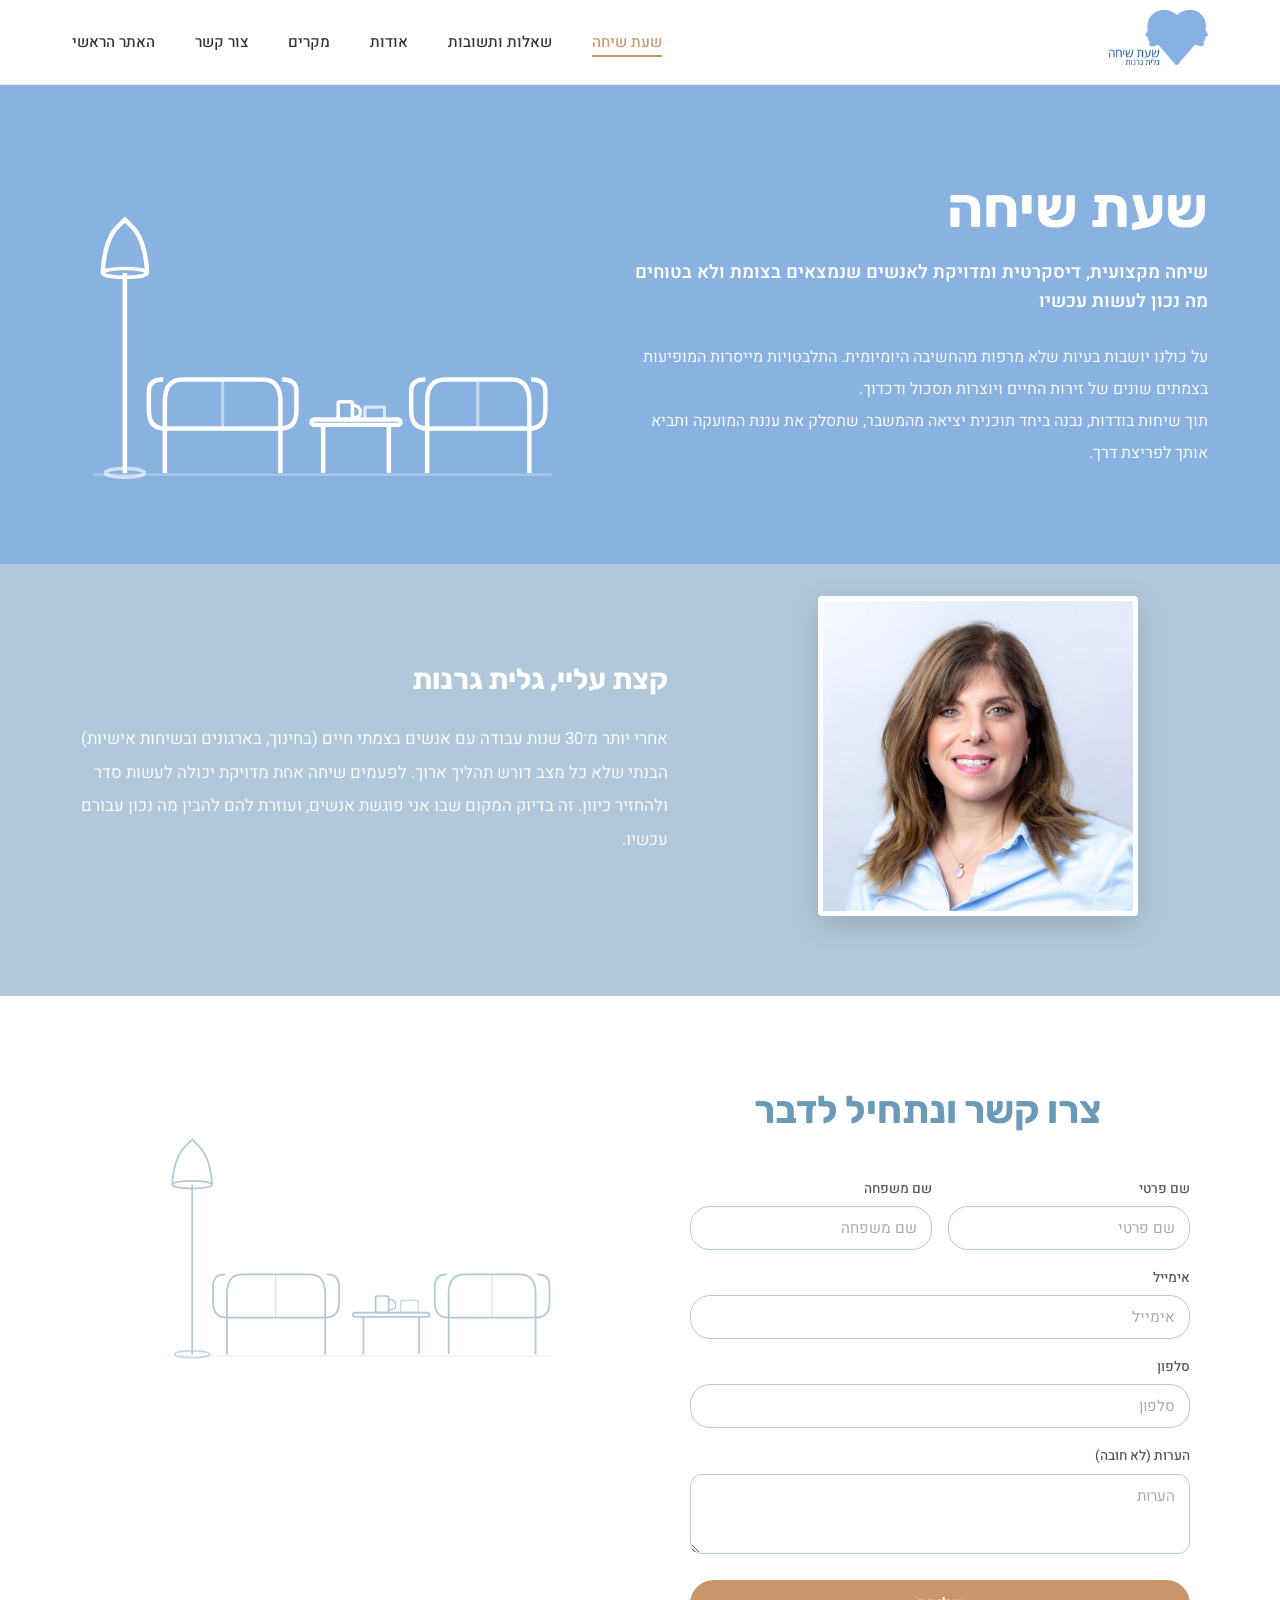
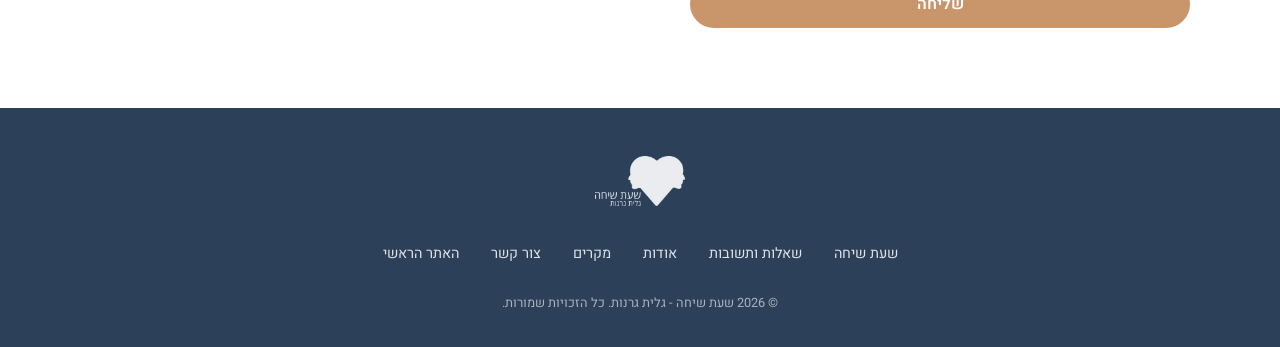
==== index.html @ f7212b82 "Fix hero SVG illustration: bolder strokes, wider viewBox, better grid spacing - Increase all SVG str" ====
<!DOCTYPE html>
<html lang="he" dir="rtl">
<head>
    <meta charset="UTF-8">
    <meta name="viewport" content="width=device-width, initial-scale=1.0">
    <meta http-equiv="X-Content-Type-Options" content="nosniff">
    <meta http-equiv="Referrer-Policy" content="strict-origin-when-cross-origin">
    <meta http-equiv="Permissions-Policy" content="camera=(), microphone=(), geolocation=()">
    <title>שעת שיחה | גלית גרנות - הכוונה מקצועית</title>
    <meta name="description" content="שעת שיחה עם גלית גרנות - הכוונה מקצועית לפתרון בעיות שמטרידות את שגרת החיים שלך">
    <link rel="canonical" href="https://shatsicha.com/">
    <meta property="og:title" content="שעת שיחה | גלית גרנות - הכוונה מקצועית">
    <meta property="og:description" content="שעת שיחה עם גלית גרנות - הכוונה מקצועית לפתרון בעיות שמטרידות את שגרת החיים שלך">
    <meta property="og:url" content="https://shatsicha.com/">
    <meta property="og:type" content="website">
    <meta property="og:locale" content="he_IL">
    <meta property="og:site_name" content="שעת שיחה">
    <meta property="og:image" content="https://shatsicha.com/images/og-image.jpg">
    <link rel="preconnect" href="https://fonts.googleapis.com">
    <link rel="preconnect" href="https://fonts.gstatic.com" crossorigin>
    <link href="https://fonts.googleapis.com/css2?family=Heebo:wght@300;400;500;600;700&family=Rubik:wght@500;600;700&display=swap" rel="stylesheet">
    <link rel="icon" href="data:image/svg+xml,<svg xmlns='http://www.w3.org/2000/svg' viewBox='0 0 32 32'><circle cx='16' cy='16' r='14' fill='%23B0C8DA'/><text x='16' y='22' text-anchor='middle' font-size='18' font-family='sans-serif' fill='white'>ש</text></svg>">
    <link rel="stylesheet" href="css/styles.css">
    <script type="application/ld+json">
    {
      "@context": "https://schema.org",
      "@graph": [
        {
          "@type": "WebSite",
          "name": "שעת שיחה",
          "url": "https://shatsicha.com",
          "inLanguage": "he"
        },
        {
          "@type": "ProfessionalService",
          "name": "שעת שיחה - גלית גרנות",
          "url": "https://shatsicha.com",
          "description": "הכוונה מקצועית לפתרון בעיות שמטרידות את שגרת החיים שלך",
          "provider": {
            "@type": "Person",
            "name": "גלית גרנות",
            "jobTitle": "מגשרת, יועצת לתקשורת וניהול ומאמנת אישית",
            "url": "https://galitgranot.com"
          },
          "areaServed": {
            "@type": "Country",
            "name": "Israel"
          },
          "inLanguage": "he"
        }
      ]
    }
    </script>
</head>
<body>

    <!-- NAVBAR -->
    <nav class="navbar" id="navbar">
        <div class="navbar-inner">
            <a href="index.html">
                <img src="images/logo.png" alt="שעת שיחה לוגו" class="logo">
            </a>
            <ul class="nav-links" id="navLinks">
                <li><a href="index.html" class="active">שעת שיחה</a></li>
                <li><a href="faq.html">שאלות ותשובות</a></li>
                <li><a href="about.html">אודות</a></li>
                <li><a href="cases.html">מקרים</a></li>
                <li><a href="#contact">צור קשר</a></li>
                <li><a href="https://galitgranot.com" target="_blank" rel="noopener noreferrer">האתר הראשי</a></li>
            </ul>
            <div class="mobile-toggle" id="mobileToggle" onclick="toggleNav()">
                <span></span>
                <span></span>
                <span></span>
            </div>
        </div>
    </nav>

    <!-- HERO -->
    <section class="hero" id="hero">
        <div class="hero-inner">
            <div class="hero-text">
                <h1 class="hero-title">שעת שיחה</h1>
                <p class="hero-subtitle">שיחה מקצועית, דיסקרטית ומדויקת לאנשים שנמצאים בצומת ולא בטוחים מה נכון לעשות עכשיו</p>
                <p class="hero-desc">
                    על כולנו יושבות בעיות שלא מרפות מהחשיבה היומיומית. התלבטויות מייסרות המופיעות בצמתים שונים של זירות החיים ויוצרות תסכול ודכדוך.
                </p>
                <p class="hero-desc">
                    תוך שיחות בודדות, נבנה ביחד תוכנית יציאה מהמשבר, שתסלק את עננת המועקה ותביא אותך לפריצת דרך.
                </p>
            </div>
            <div class="hero-illustration">
                <!-- Line-art furniture illustration (lamp, chairs, table) -->
                <svg viewBox="0 0 540 400" fill="none" xmlns="http://www.w3.org/2000/svg">
                    <!-- Floor lamp on left -->
                    <ellipse cx="55" cy="370" rx="22" ry="5" stroke="white" stroke-width="4" opacity="0.6"/>
                    <line x1="55" y1="370" x2="55" y2="145" stroke="white" stroke-width="5"/>
                    <!-- Lampshade: bell/trapezoid shape with rounded base -->
                    <path d="M30 145 Q32 110 45 95 L55 85 L65 95 Q78 110 80 145" stroke="white" stroke-width="5" fill="none"/>
                    <ellipse cx="55" cy="145" rx="25" ry="5" stroke="white" stroke-width="4" fill="none"/>
                    <!-- Left sofa (facing right) -->
                    <path d="M100 370 L100 290 Q100 265 120 265 L210 265 Q230 265 230 290 L230 370" stroke="white" stroke-width="5" fill="none"/>
                    <!-- Left sofa armrests -->
                    <path d="M100 320 Q82 320 82 300 L82 278 Q82 265 98 265" stroke="white" stroke-width="5" fill="none"/>
                    <path d="M230 320 Q248 320 248 300 L248 278 Q248 265 232 265" stroke="white" stroke-width="5" fill="none"/>
                    <!-- Left sofa seat line -->
                    <line x1="100" y1="320" x2="230" y2="320" stroke="white" stroke-width="5"/>
                    <!-- Left sofa back cushions divider -->
                    <line x1="165" y1="265" x2="165" y2="320" stroke="white" stroke-width="3.5" opacity="0.5"/>
                    <!-- Coffee table in the middle -->
                    <rect x="265" y="310" width="100" height="6" rx="3" stroke="white" stroke-width="5" fill="none"/>
                    <line x1="278" y1="316" x2="278" y2="370" stroke="white" stroke-width="5"/>
                    <line x1="352" y1="316" x2="352" y2="370" stroke="white" stroke-width="5"/>
                    <!-- Cup on table -->
                    <rect x="295" y="290" width="16" height="20" rx="2" stroke="white" stroke-width="4" fill="none"/>
                    <path d="M311 294 Q320 294 320 302 Q320 308 311 308" stroke="white" stroke-width="3.5" fill="none"/>
                    <!-- Book on table -->
                    <rect x="325" y="296" width="22" height="14" rx="1" stroke="white" stroke-width="3.5" fill="none" opacity="0.7"/>
                    <!-- Right sofa (facing left) -->
                    <path d="M395 370 L395 290 Q395 265 415 265 L490 265 Q510 265 510 290 L510 370" stroke="white" stroke-width="5" fill="none"/>
                    <!-- Right sofa armrests -->
                    <path d="M395 320 Q377 320 377 300 L377 278 Q377 265 393 265" stroke="white" stroke-width="5" fill="none"/>
                    <path d="M510 320 Q528 320 528 300 L528 278 Q528 265 512 265" stroke="white" stroke-width="5" fill="none"/>
                    <!-- Right sofa seat line -->
                    <line x1="395" y1="320" x2="510" y2="320" stroke="white" stroke-width="5"/>
                    <!-- Right sofa back cushions divider -->
                    <line x1="452" y1="265" x2="452" y2="320" stroke="white" stroke-width="3.5" opacity="0.5"/>
                    <!-- Floor line -->
                    <line x1="20" y1="372" x2="535" y2="372" stroke="white" stroke-width="2.5" opacity="0.3"/>
                </svg>
            </div>
        </div>
    </section>

    <!-- ABOUT -->
    <section class="about" id="about">
        <div class="about-inner reveal">
            <div class="about-image-wrapper">
                <img src="images/portrait.jpg" alt="גלית גרנות" class="about-portrait">
            </div>
            <div class="about-text-wrapper">
                <h2 class="about-name">קצת עליי, גלית גרנות</h2>
                <p class="about-bio">
                    אחרי יותר מ־30 שנות עבודה עם אנשים בצמתי חיים (בחינוך, בארגונים ובשיחות אישיות) הבנתי שלא כל מצב דורש תהליך ארוך. לפעמים שיחה אחת מדויקת יכולה לעשות סדר ולהחזיר כיוון. זה בדיוק המקום שבו אני פוגשת אנשים, ועוזרת להם להבין מה נכון עבורם עכשיו.
                </p>
            </div>
        </div>
    </section>

    <!-- CONTACT -->
    <section class="contact" id="contact">
        <div class="contact-inner">
            <div class="contact-form-wrapper reveal">
                <h2 class="contact-heading">צרו קשר ונתחיל לדבר</h2>
                <form class="contact-form" id="contactForm" action="https://api.web3forms.com/submit" method="POST">
                    <!-- Web3Forms access key — register at https://web3forms.com with granotga@gmail.com to get your key -->
                    <input type="hidden" name="access_key" value="7a5761d1-80f7-4ec7-b24a-1b7066a3c9c1">
                    <input type="hidden" name="cc" value="tlgranot@gmail.com">
                    <input type="hidden" name="redirect" value="https://shatsicha.com/">
                    <!-- Form subject line in email -->
                    <input type="hidden" name="subject" value="פנייה חדשה מאתר שעת שיחה">
                    <!-- Honeypot spam protection -->
                    <input type="checkbox" name="botcheck" class="hidden" style="display: none;">
                    <div class="form-row">
                        <div class="form-group">
                            <label for="firstName">שם פרטי</label>
                            <input type="text" id="firstName" name="firstName" placeholder="שם פרטי" required autocomplete="given-name">
                        </div>
                        <div class="form-group">
                            <label for="lastName">שם משפחה</label>
                            <input type="text" id="lastName" name="lastName" placeholder="שם משפחה" required autocomplete="family-name">
                        </div>
                    </div>
                    <div class="form-group">
                        <label for="email">אימייל</label>
                        <input type="email" id="email" name="email" placeholder="אימייל" required autocomplete="email">
                    </div>
                    <div class="form-group">
                        <label for="phone">סלפון</label>
                        <input type="tel" id="phone" name="phone" placeholder="סלפון" autocomplete="tel">
                    </div>
                    <div class="form-group">
                        <label for="notes">הערות (לא חובה)</label>
                        <textarea id="notes" name="notes" placeholder="הערות"></textarea>
                    </div>
                    <div class="h-captcha" data-captcha="true"></div>
                    <button type="submit" class="btn-submit">שליחה</button>
                    <div class="form-success" id="formSuccess">נדבר בקרוב</div>
                </form>
            </div>
            <div class="contact-illustration reveal">
                <!-- Line-art furniture illustration (blue outlines on white) -->
                <svg viewBox="0 0 460 350" fill="none" xmlns="http://www.w3.org/2000/svg">
                    <!-- Floor lamp on left -->
                    <ellipse cx="45" cy="320" rx="20" ry="4" stroke="#B0C8DA" stroke-width="2" opacity="0.7"/>
                    <line x1="45" y1="320" x2="45" y2="125" stroke="#B0C8DA" stroke-width="2"/>
                    <!-- Lampshade: bell/trapezoid shape with rounded base -->
                    <path d="M22 125 Q24 95 36 82 L45 73 L54 82 Q66 95 68 125" stroke="#B0C8DA" stroke-width="2" fill="none"/>
                    <ellipse cx="45" cy="125" rx="23" ry="4.5" stroke="#B0C8DA" stroke-width="2" fill="none"/>
                    <!-- Left sofa (facing right) -->
                    <path d="M85 320 L85 250 Q85 228 103 228 L180 228 Q198 228 198 250 L198 320" stroke="#B0C8DA" stroke-width="2" fill="none"/>
                    <!-- Left sofa armrests -->
                    <path d="M85 278 Q69 278 69 260 L69 242 Q69 228 83 228" stroke="#B0C8DA" stroke-width="2" fill="none"/>
                    <path d="M198 278 Q214 278 214 260 L214 242 Q214 228 200 228" stroke="#B0C8DA" stroke-width="2" fill="none"/>
                    <!-- Left sofa seat line -->
                    <line x1="85" y1="278" x2="198" y2="278" stroke="#B0C8DA" stroke-width="2"/>
                    <!-- Left sofa back cushions divider -->
                    <line x1="141" y1="228" x2="141" y2="278" stroke="#B0C8DA" stroke-width="1.5" opacity="0.5"/>
                    <!-- Coffee table in the middle -->
                    <rect x="230" y="272" width="88" height="5" rx="2.5" stroke="#B0C8DA" stroke-width="2" fill="none"/>
                    <line x1="242" y1="277" x2="242" y2="320" stroke="#B0C8DA" stroke-width="2"/>
                    <line x1="306" y1="277" x2="306" y2="320" stroke="#B0C8DA" stroke-width="2"/>
                    <!-- Cup on table -->
                    <rect x="256" y="253" width="15" height="19" rx="2" stroke="#B0C8DA" stroke-width="2" fill="none"/>
                    <path d="M271 257 Q279 257 279 264 Q279 269 271 269" stroke="#B0C8DA" stroke-width="1.5" fill="none"/>
                    <!-- Book on table -->
                    <rect x="285" y="258" width="20" height="14" rx="1" stroke="#B0C8DA" stroke-width="1.5" fill="none" opacity="0.7"/>
                    <!-- Right sofa (facing left) -->
                    <path d="M340 320 L340 250 Q340 228 358 228 L422 228 Q440 228 440 250 L440 320" stroke="#B0C8DA" stroke-width="2" fill="none"/>
                    <!-- Right sofa armrests -->
                    <path d="M340 278 Q324 278 324 260 L324 242 Q324 228 338 228" stroke="#B0C8DA" stroke-width="2" fill="none"/>
                    <path d="M440 278 Q456 278 456 260 L456 242 Q456 228 442 228" stroke="#B0C8DA" stroke-width="2" fill="none"/>
                    <!-- Right sofa seat line -->
                    <line x1="340" y1="278" x2="440" y2="278" stroke="#B0C8DA" stroke-width="2"/>
                    <!-- Right sofa back cushions divider -->
                    <line x1="390" y1="228" x2="390" y2="278" stroke="#B0C8DA" stroke-width="1.5" opacity="0.5"/>
                    <!-- Floor line -->
                    <line x1="15" y1="322" x2="460" y2="322" stroke="#B0C8DA" stroke-width="1" opacity="0.3"/>
                </svg>
            </div>
        </div>
    </section>

    <!-- FOOTER -->
    <footer class="footer">
        <a href="index.html">
            <img src="images/logo-white.png" alt="שעת שיחה" class="footer-logo">
        </a>
        <ul class="footer-links">
            <li><a href="index.html">שעת שיחה</a></li>
            <li><a href="faq.html">שאלות ותשובות</a></li>
            <li><a href="about.html">אודות</a></li>
            <li><a href="cases.html">מקרים</a></li>
            <li><a href="#contact">צור קשר</a></li>
            <li><a href="https://galitgranot.com" target="_blank" rel="noopener noreferrer">האתר הראשי</a></li>
        </ul>
        <p class="footer-copy">© 2026 שעת שיחה - גלית גרנות. כל הזכויות שמורות.</p>
    </footer>

    <script src="https://web3forms.com/client/script.js" async defer></script>
    <script src="js/main.js"></script>

</body>
</html>
---- css/styles.css ----
:root {
    --blue: #B0C8DA;
    --blue-dark: #8FB0C6;
    --heading-blue: #6A9AB8;
    --accent: #C9956B;
    --accent-dark: #B5804E;
    --text-gray: #555555;
    --text-dark: #333333;
    --white: #FFFFFF;
    --footer-bg: #2D4059;
    --shadow-soft: 0 2px 20px rgba(0,0,0,0.06);
    --transition: 0.3s ease;
}

*, *::before, *::after {
    margin: 0;
    padding: 0;
    box-sizing: border-box;
}

html {
    scroll-behavior: smooth;
    scroll-padding-top: 80px;
}

body {
    font-family: 'Heebo', sans-serif;
    background: var(--white);
    color: var(--text-dark);
    line-height: 1.8;
    overflow-x: hidden;
}

h1, h2 {
    font-family: 'Rubik', 'Heebo', sans-serif;
}

/* ─── NAVBAR ─── */
.navbar {
    position: fixed;
    top: 0;
    right: 0;
    left: 0;
    z-index: 1000;
    background: var(--white);
    border-bottom: 1px solid rgba(0,0,0,0.08);
    transition: box-shadow var(--transition);
}

.navbar.scrolled {
    box-shadow: var(--shadow-soft);
}

.navbar-inner {
    max-width: 1200px;
    margin: 0 auto;
    padding: 0.6rem 2rem;
    display: flex;
    align-items: center;
    justify-content: space-between;
}

.logo {
    height: 55px;
    transition: transform var(--transition);
}

.logo:hover {
    transform: scale(1.03);
}

.nav-links {
    display: flex;
    gap: 2.5rem;
    list-style: none;
}

.nav-links a {
    text-decoration: none;
    color: var(--text-dark);
    font-weight: 500;
    font-size: 0.95rem;
    position: relative;
    padding-bottom: 4px;
    transition: color var(--transition);
}

.nav-links a::after {
    content: '';
    position: absolute;
    bottom: 0;
    right: 0;
    width: 0;
    height: 2px;
    background: var(--accent);
    transition: width var(--transition);
}

.nav-links a:hover {
    color: var(--accent);
}

.nav-links a:hover::after,
.nav-links a.active::after {
    width: 100%;
}

.nav-links a.active {
    color: var(--accent);
}

.mobile-toggle {
    display: none;
    flex-direction: column;
    gap: 5px;
    cursor: pointer;
    padding: 8px;
}

.mobile-toggle span {
    width: 26px;
    height: 2px;
    background: var(--text-dark);
    border-radius: 2px;
    transition: var(--transition);
}

/* ─── HERO SECTION ─── */
.hero {
    background: var(--blue) url('../images/hero-bg.jpg') center/cover no-repeat;
    padding-top: 80px;
    position: relative;
    overflow: hidden;
}

.hero-inner {
    max-width: 1200px;
    margin: 0 auto;
    padding: 4rem 2rem;
    display: grid;
    grid-template-columns: 1.2fr 1fr;
    gap: 4rem;
    align-items: center;
}

.hero-text {
    color: var(--white);
    animation: fadeInRight 0.8s ease-out;
}

.hero-title {
    font-size: clamp(2.5rem, 5vw, 3.5rem);
    font-weight: 700;
    color: var(--white);
    line-height: 1.2;
    margin-bottom: 1rem;
}

.hero-subtitle {
    font-size: clamp(1rem, 2vw, 1.15rem);
    font-weight: 600;
    color: var(--white);
    margin-bottom: 1.5rem;
    line-height: 1.6;
}

.hero-desc {
    font-size: 1rem;
    color: var(--white);
    line-height: 2;
    opacity: 0.92;
}

.hero-illustration {
    display: flex;
    justify-content: center;
    align-items: center;
    animation: fadeInLeft 0.8s ease-out 0.2s both;
    min-width: 0;
    overflow: visible;
}

.hero-illustration svg {
    width: 100%;
    max-width: 480px;
    height: auto;
    flex-shrink: 0;
}

/* ─── ABOUT SECTION ─── */
.about {
    background: var(--blue);
    padding: 2rem 2rem 5rem;
    position: relative;
}

.about-inner {
    max-width: 1200px;
    margin: 0 auto;
    display: grid;
    grid-template-columns: 1fr 1.2fr;
    gap: 3rem;
    align-items: center;
}

.about-image-wrapper {
    display: flex;
    justify-content: center;
}

.about-portrait {
    width: 320px;
    height: 320px;
    object-fit: cover;
    border: 5px solid var(--white);
    border-radius: 4px;
    box-shadow: 0 8px 30px rgba(0,0,0,0.15);
}

.about-text-wrapper {
    color: var(--white);
}

.about-name {
    font-size: 1.8rem;
    font-weight: 700;
    color: var(--white);
    margin-bottom: 1rem;
}

.about-bio {
    font-size: 1.05rem;
    color: var(--white);
    line-height: 2;
    opacity: 0.92;
}

/* ─── CONTACT SECTION ─── */
.contact {
    padding: 5rem 2rem;
    background: var(--white) url('../images/contact-bg.jpg') center/cover no-repeat;
    position: relative;
    overflow: hidden;
}

.contact-inner {
    max-width: 1100px;
    margin: 0 auto;
    display: grid;
    grid-template-columns: 1fr 1fr;
    gap: 3rem;
    align-items: start;
}

.contact-form-wrapper {
    position: relative;
}

.contact-heading {
    font-size: clamp(1.8rem, 3vw, 2.4rem);
    font-weight: 700;
    color: var(--heading-blue);
    margin-bottom: 2rem;
    text-align: center;
}

.contact-form {
    max-width: 500px;
}

.form-row {
    display: grid;
    grid-template-columns: 1fr 1fr;
    gap: 1rem;
}

.form-group {
    margin-bottom: 1rem;
    text-align: right;
}

.form-group label {
    display: block;
    font-size: 0.85rem;
    font-weight: 500;
    color: var(--text-gray);
    margin-bottom: 0.3rem;
}

.form-group input,
.form-group textarea {
    width: 100%;
    padding: 10px 14px;
    border: 1.5px solid var(--blue);
    border-radius: 20px;
    font-family: 'Heebo', sans-serif;
    font-size: 0.95rem;
    color: var(--text-dark);
    background: var(--white);
    transition: border-color var(--transition), box-shadow var(--transition);
    direction: rtl;
}

.form-group input::placeholder,
.form-group textarea::placeholder {
    color: #aaa;
}

.form-group input:focus,
.form-group textarea:focus {
    outline: none;
    border-color: var(--accent);
    box-shadow: 0 0 0 3px rgba(201, 149, 107, 0.15);
}

.form-group textarea {
    resize: vertical;
    min-height: 80px;
    border-radius: 12px;
}

.btn-submit {
    display: block;
    width: 100%;
    padding: 12px;
    background: var(--accent);
    color: var(--white);
    border: none;
    border-radius: 25px;
    font-family: 'Heebo', sans-serif;
    font-size: 1rem;
    font-weight: 600;
    cursor: pointer;
    transition: background var(--transition), transform var(--transition);
    margin-top: 0.5rem;
}

.btn-submit:hover {
    background: var(--accent-dark);
    transform: translateY(-1px);
}

.form-success {
    display: none;
    padding: 1.5rem;
    text-align: center;
    color: var(--heading-blue);
    font-weight: 600;
    font-size: 1.1rem;
}

.contact-illustration {
    display: flex;
    justify-content: center;
    align-items: center;
}

.contact-illustration svg {
    width: 100%;
    max-width: 400px;
    height: auto;
}

/* ─── FOOTER ─── */
.footer {
    background: var(--footer-bg);
    padding: 3rem 2rem 2rem;
    text-align: center;
}

.footer-logo {
    height: 50px;
    margin-bottom: 1.5rem;
    opacity: 0.9;
}

.footer-links {
    display: flex;
    justify-content: center;
    gap: 2rem;
    list-style: none;
    margin-bottom: 1.5rem;
    flex-wrap: wrap;
}

.footer-links a {
    color: rgba(255,255,255,0.85);
    text-decoration: none;
    font-size: 0.9rem;
    transition: color var(--transition);
}

.footer-links a:hover {
    color: var(--white);
}

.footer-copy {
    color: rgba(255,255,255,0.6);
    font-size: 0.8rem;
}

/* ─── FAQ PAGE ─── */
.faq-page {
    padding: 6rem 2rem 4rem;
    min-height: 70vh;
}

.faq-page-inner {
    max-width: 750px;
    margin: 0 auto;
}

.faq-page-title {
    font-size: clamp(1.8rem, 3.5vw, 2.4rem);
    font-weight: 700;
    color: var(--heading-blue);
    text-align: center;
    margin-bottom: 3rem;
}

.faq-item {
    border-bottom: 1px solid #e0e0e0;
}

.faq-item:first-child {
    border-top: 1px solid #e0e0e0;
}

.faq-question {
    width: 100%;
    display: flex;
    flex-direction: row-reverse;
    align-items: center;
    justify-content: space-between;
    padding: 1.3rem 0.5rem;
    background: none;
    border: none;
    cursor: pointer;
    font-family: 'Heebo', sans-serif;
    font-size: 1.05rem;
    font-weight: 600;
    color: var(--text-dark);
    text-align: right;
    transition: color var(--transition);
}

.faq-question:hover {
    color: var(--accent);
}

.faq-question-text {
    flex: 1;
    text-align: right;
}

.faq-chevron {
    flex-shrink: 0;
    display: flex;
    align-items: center;
    margin-left: 0;
    margin-right: 0;
    color: var(--text-gray);
    transition: transform var(--transition);
}

.faq-item.open .faq-chevron {
    transform: rotate(180deg);
}

.faq-answer {
    max-height: 0;
    overflow: hidden;
    transition: max-height 0.4s ease;
}

.faq-item.open .faq-answer {
    max-height: 800px;
}

.faq-list {
    list-style: disc;
    padding-right: 1.2rem;
    margin: 0;
}

.faq-list li {
    margin-bottom: 0.8rem;
    line-height: 1.9;
}

.faq-list li:last-child {
    margin-bottom: 0;
}

.faq-answer-inner {
    padding: 0 0.5rem 1.3rem;
    font-size: 1rem;
    color: var(--text-gray);
    line-height: 1.9;
    text-align: right;
    direction: rtl;
}

/* ─── CASES LISTING PAGE ─── */
.cases-page {
    padding: 6rem 2rem 4rem;
    min-height: 70vh;
}

.cases-page-inner {
    max-width: 800px;
    margin: 0 auto;
}

.cases-page-title {
    font-size: clamp(1.8rem, 3.5vw, 2.4rem);
    font-weight: 700;
    color: var(--heading-blue);
    text-align: center;
    margin-bottom: 3rem;
}

.cases-grid {
    display: flex;
    flex-direction: column;
    gap: 1.5rem;
}

.case-card {
    display: block;
    text-decoration: none;
    background: var(--white);
    border: 1px solid #e0e0e0;
    border-radius: 12px;
    padding: 1.8rem 2rem;
    transition: border-color var(--transition), box-shadow var(--transition), transform var(--transition);
}

.case-card:hover {
    border-color: var(--accent);
    box-shadow: 0 6px 24px rgba(201, 149, 107, 0.18);
    transform: translateY(-3px);
}

.case-card-title {
    font-family: 'Rubik', 'Heebo', sans-serif;
    font-size: 1.15rem;
    font-weight: 700;
    color: var(--text-dark);
    margin-bottom: 0.8rem;
    line-height: 1.6;
    transition: color var(--transition);
}

.case-card:hover .case-card-title {
    color: var(--accent-dark);
}

.case-card-preview {
    font-size: 0.95rem;
    color: var(--text-gray);
    line-height: 1.8;
    margin-bottom: 0.8rem;
}

.case-card-link {
    font-size: 0.9rem;
    font-weight: 600;
    color: var(--accent);
    transition: color var(--transition);
}

.case-card:hover .case-card-link {
    color: var(--accent-dark);
}

/* ─── CASE ARTICLE PAGE ─── */
.case-article {
    padding: 6rem 2rem 4rem;
    min-height: 70vh;
}

.case-article-inner {
    max-width: 750px;
    margin: 0 auto;
}

.case-article-title {
    font-size: clamp(1.5rem, 3vw, 2rem);
    font-weight: 700;
    color: var(--heading-blue);
    text-align: right;
    margin-bottom: 2.5rem;
    line-height: 1.5;
}

.case-article-content p {
    font-size: 1.05rem;
    color: var(--text-gray);
    line-height: 2;
    text-align: right;
    direction: rtl;
    margin-bottom: 1.2rem;
}

.case-bottom-line {
    background: rgba(176, 200, 218, 0.15);
    border-right: 4px solid var(--accent);
    border-left: none;
    padding: 1.5rem 2rem;
    margin: 2rem 0 0;
    border-radius: 0 8px 8px 0;
    font-size: 1.05rem;
    color: var(--text-dark);
    line-height: 2;
}

.case-bottom-line strong {
    color: var(--accent-dark);
}

.case-back-link {
    display: inline-block;
    margin-top: 2.5rem;
    font-size: 1rem;
    font-weight: 600;
    color: var(--accent);
    text-decoration: none;
    transition: color var(--transition);
}

.case-back-link:hover {
    color: var(--accent-dark);
}

/* ─── CASE CTA SECTION ─── */
.case-cta {
    background: var(--blue);
    padding: 3.5rem 2rem;
    text-align: center;
}

.case-cta-heading {
    color: var(--white);
    font-size: 1.8rem;
    font-weight: 700;
    margin-bottom: 1.5rem;
}

.case-cta-button {
    display: inline-block;
    padding: 14px 40px;
    background: var(--accent);
    color: var(--white);
    text-decoration: none;
    border-radius: 25px;
    font-family: 'Heebo', sans-serif;
    font-size: 1.05rem;
    font-weight: 600;
    transition: background var(--transition), transform var(--transition);
}

.case-cta-button:hover {
    background: var(--accent-dark);
    transform: translateY(-2px);
}

/* ─── ABOUT PAGE ─── */
.about-page {
    padding: 6rem 2rem 4rem;
    min-height: 70vh;
}

.about-page-inner {
    max-width: 750px;
    margin: 0 auto;
}

.about-page-title {
    font-size: clamp(1.8rem, 3.5vw, 2.4rem);
    font-weight: 700;
    color: var(--heading-blue);
    text-align: center;
    margin-bottom: 3rem;
}

.about-page-content p {
    font-size: 1.05rem;
    color: var(--text-gray);
    line-height: 2;
    text-align: right;
    direction: rtl;
    margin-bottom: 1.6rem;
}

.about-page-callout {
    background: rgba(201, 149, 107, 0.1);
    border-right: 4px solid var(--accent);
    border-left: none;
    padding: 1.5rem 2rem;
    margin-top: 1rem;
    border-radius: 0 8px 8px 0;
    font-size: 1.1rem;
    color: var(--text-dark);
    line-height: 2;
    font-weight: 500;
}

/* ─── ANIMATIONS ─── */
@keyframes fadeInRight {
    from { opacity: 0; transform: translateX(40px); }
    to { opacity: 1; transform: translateX(0); }
}

@keyframes fadeInLeft {
    from { opacity: 0; transform: translateX(-40px); }
    to { opacity: 1; transform: translateX(0); }
}

.reveal {
    opacity: 0;
    transform: translateY(25px);
    transition: opacity 0.7s ease, transform 0.7s ease;
}

.reveal.visible {
    opacity: 1;
    transform: translateY(0);
}

/* ─── RESPONSIVE ─── */
@media (max-width: 768px) {
    .hero-inner {
        grid-template-columns: 1fr;
        text-align: center;
        gap: 2rem;
        padding-top: 2rem;
    }

    .hero-illustration {
        order: -1;
    }

    .hero-illustration svg {
        max-width: 300px;
    }

    .about-inner {
        grid-template-columns: 1fr;
        text-align: center;
        gap: 2rem;
    }

    .about-image-wrapper {
        order: -1;
    }

    .about-portrait {
        width: 250px;
        height: 250px;
    }

    .contact-inner {
        grid-template-columns: 1fr;
    }

    .contact-illustration {
        order: -1;
    }

    .contact-illustration svg {
        max-width: 250px;
    }

    .form-row {
        grid-template-columns: 1fr;
    }

    .nav-links {
        display: none;
        position: absolute;
        top: 100%;
        right: 0;
        left: 0;
        background: var(--white);
        flex-direction: column;
        align-items: center;
        padding: 1.5rem;
        gap: 1.2rem;
        border-bottom: 1px solid rgba(0,0,0,0.08);
        box-shadow: 0 4px 12px rgba(0,0,0,0.05);
    }

    .nav-links.open {
        display: flex;
    }

    .mobile-toggle {
        display: flex;
    }

    .case-card {
        padding: 1.4rem 1.5rem;
    }
}
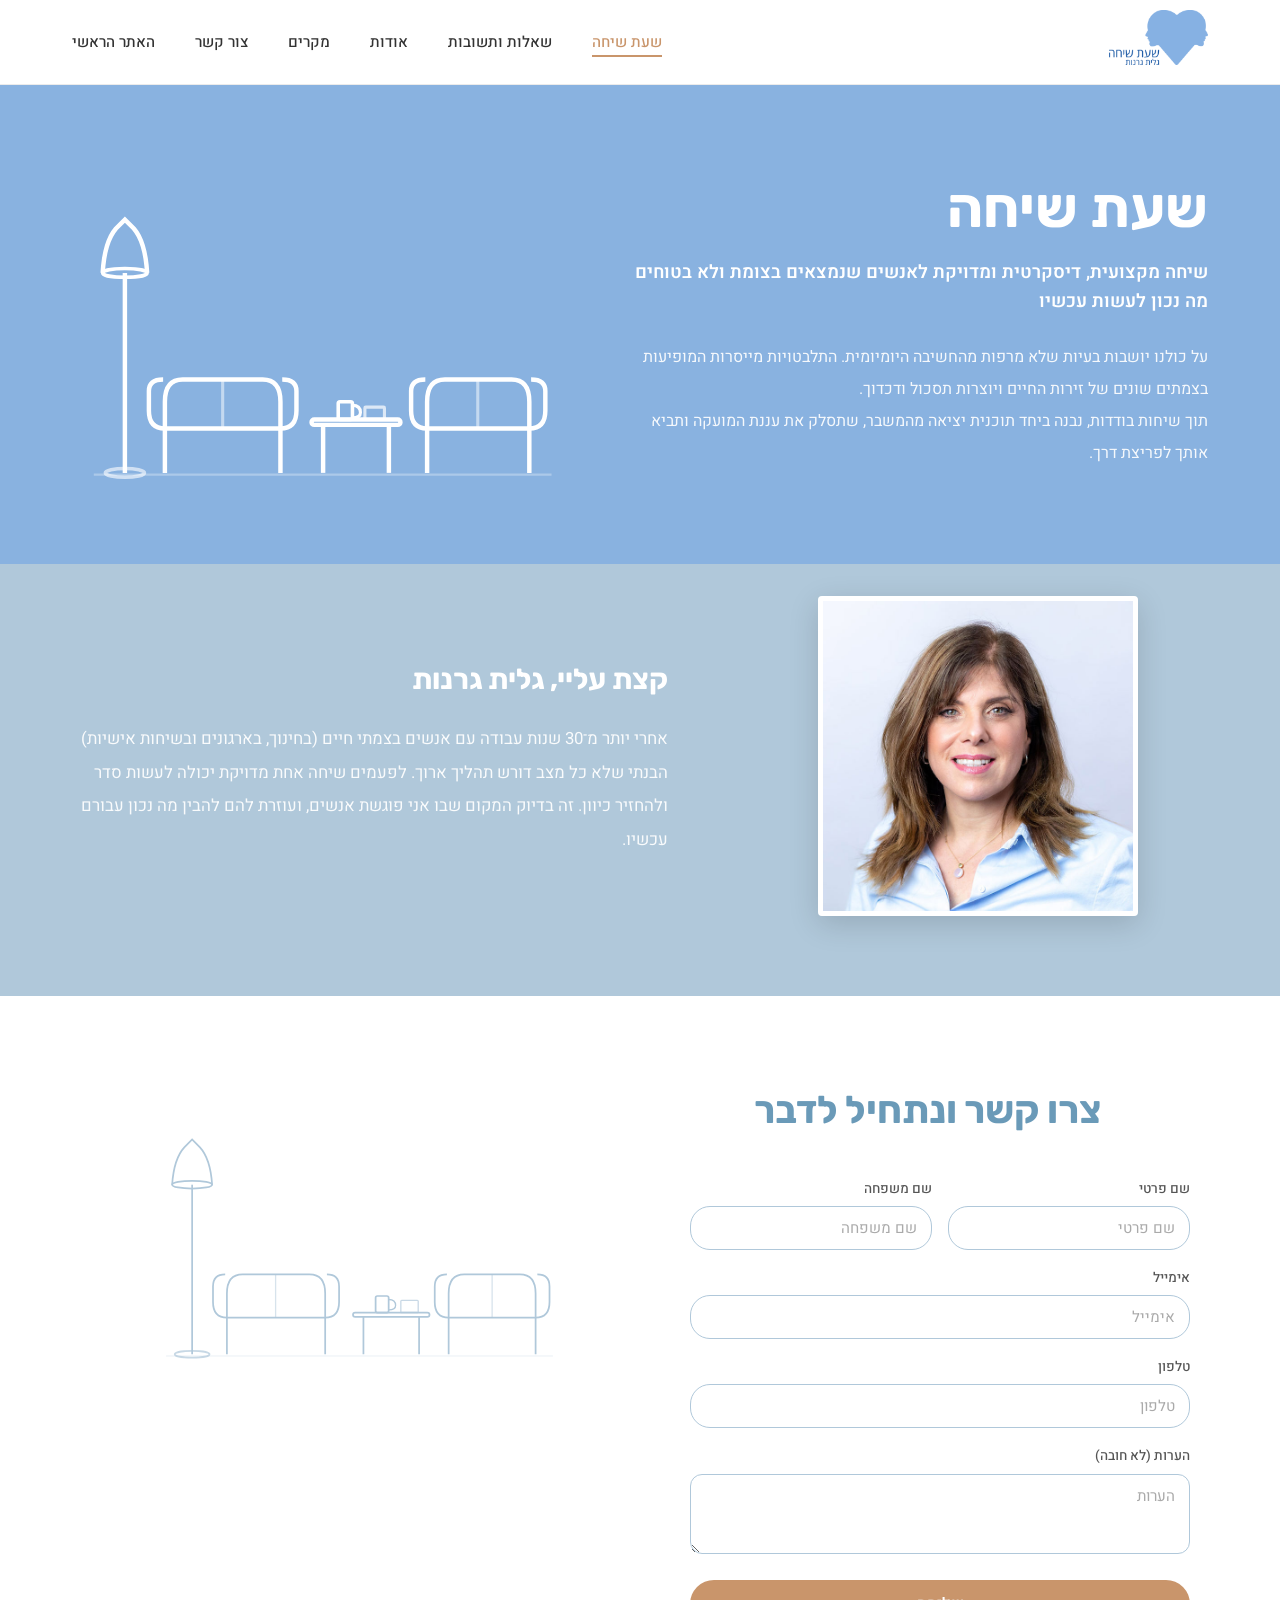
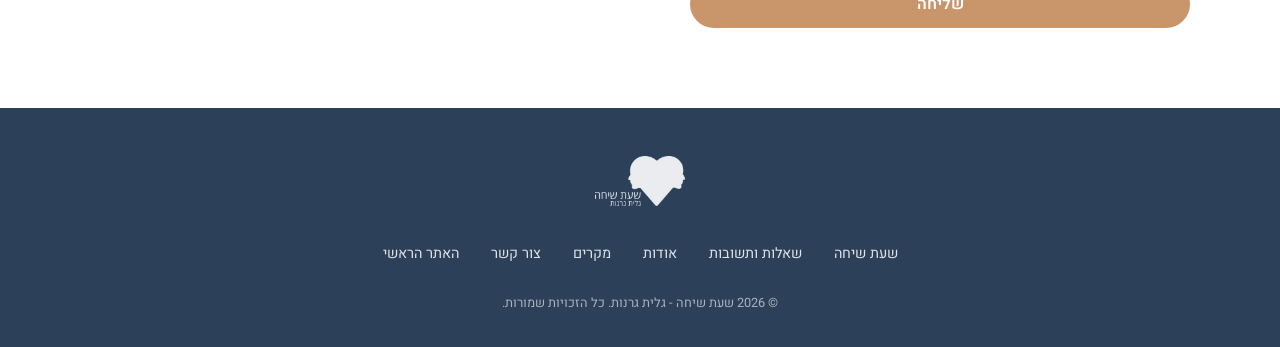
==== commit 3b7d7287: "Rename phone field label from סלפון to טלפון Co-Authored-By: Claude Opus 4.6 <noreply@anthropic.com>" ====
--- a/index.html
+++ b/index.html
@@ -176,8 +176,8 @@
                         <input type="email" id="email" name="email" placeholder="אימייל" required autocomplete="email">
                     </div>
                     <div class="form-group">
-                        <label for="phone">סלפון</label>
-                        <input type="tel" id="phone" name="phone" placeholder="סלפון" autocomplete="tel">
+                        <label for="phone">טלפון</label>
+                        <input type="tel" id="phone" name="phone" placeholder="טלפון" autocomplete="tel">
                     </div>
                     <div class="form-group">
                         <label for="notes">הערות (לא חובה)</label>
--- a/css/styles.css
+++ b/css/styles.css
@@ -480,12 +480,16 @@
 .faq-list {
     list-style: disc;
     padding-right: 1.2rem;
+    padding-left: 0;
     margin: 0;
+    overflow-wrap: break-word;
+    word-wrap: break-word;
 }
 
 .faq-list li {
     margin-bottom: 0.8rem;
     line-height: 1.9;
+    padding-left: 0;
 }
 
 .faq-list li:last-child {
@@ -499,6 +503,8 @@
     line-height: 1.9;
     text-align: right;
     direction: rtl;
+    overflow-wrap: break-word;
+    word-wrap: break-word;
 }
 
 /* ─── CASES LISTING PAGE ─── */
@@ -802,4 +808,28 @@
     .case-card {
         padding: 1.4rem 1.5rem;
     }
-}
+
+    .faq-page {
+        padding: 6rem 1rem 4rem;
+    }
+
+    .faq-answer-inner {
+        padding: 0 0.3rem 1.3rem;
+        font-size: 0.93rem;
+    }
+
+    .faq-list {
+        padding-right: 1rem;
+        font-size: 0.93rem;
+    }
+
+    .faq-list li {
+        line-height: 1.8;
+        margin-bottom: 1rem;
+    }
+
+    .faq-question {
+        font-size: 0.95rem;
+        padding: 1.1rem 0.3rem;
+    }
+}
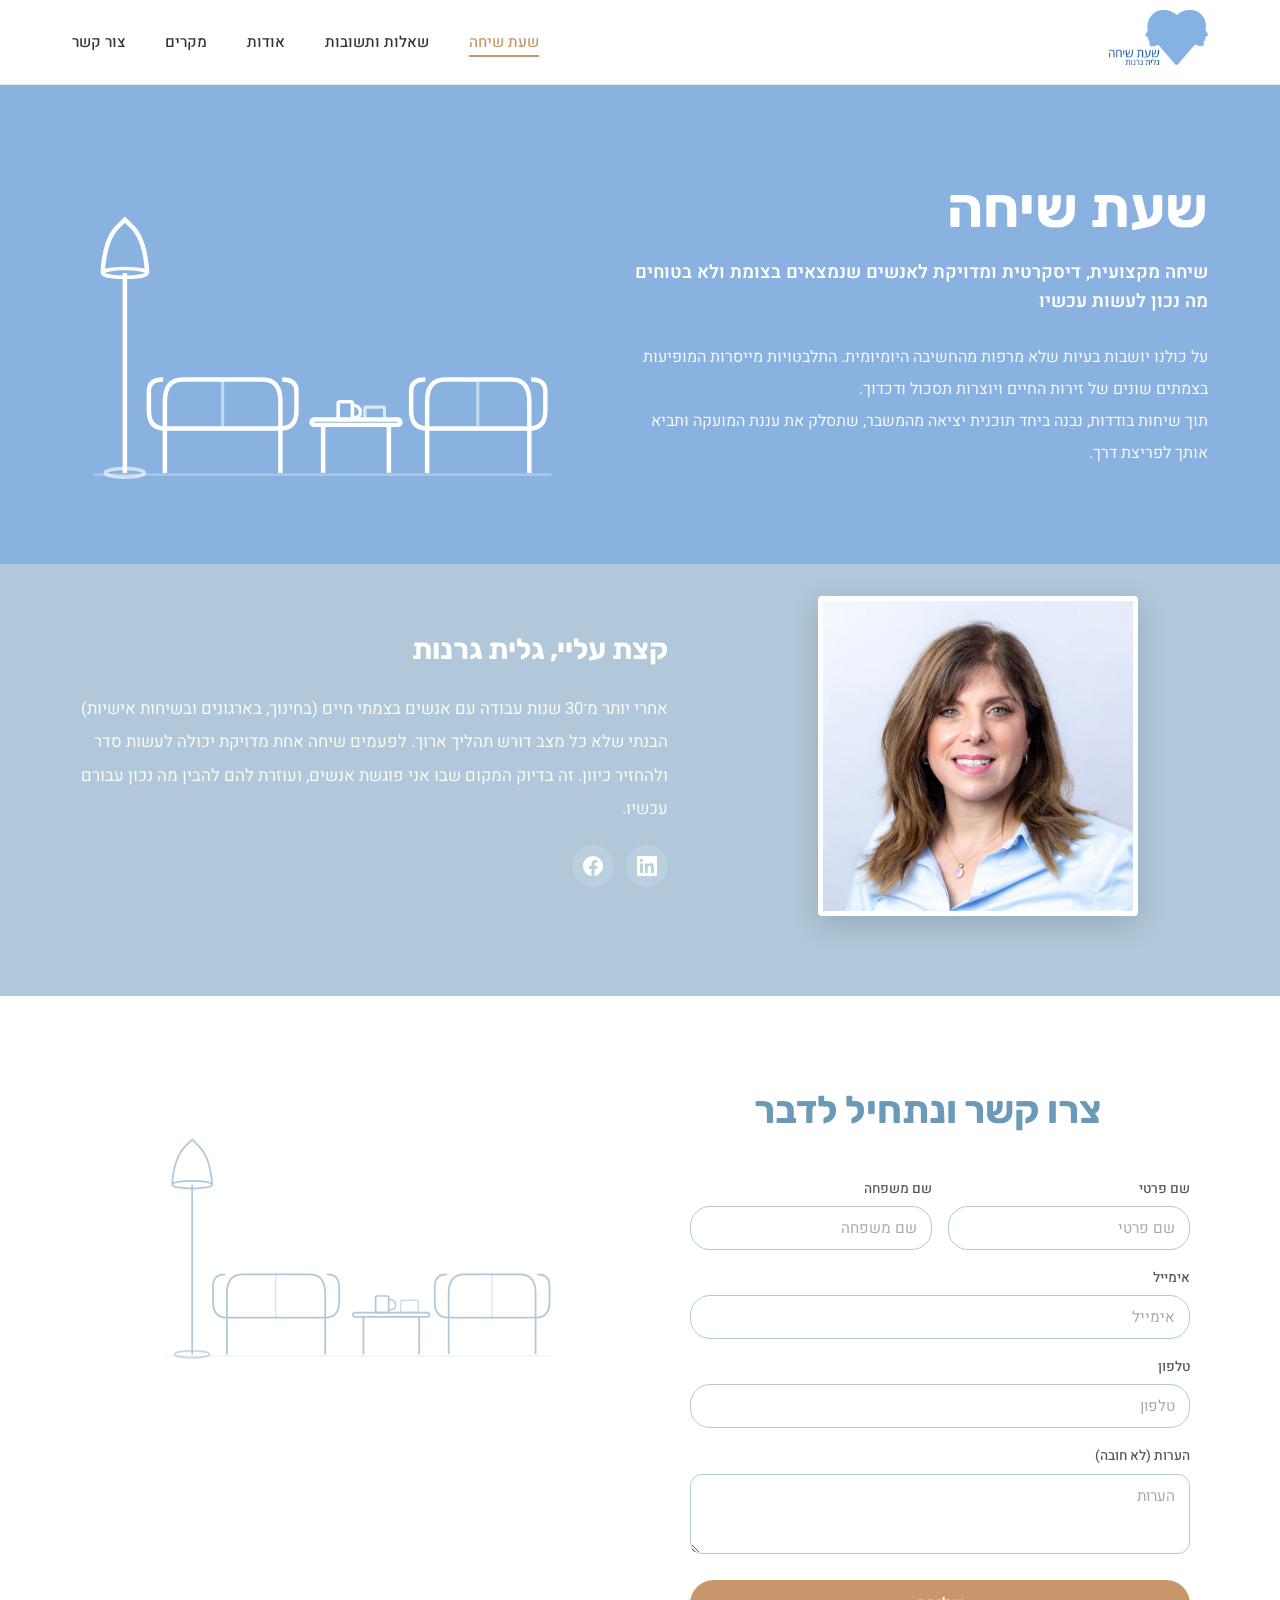
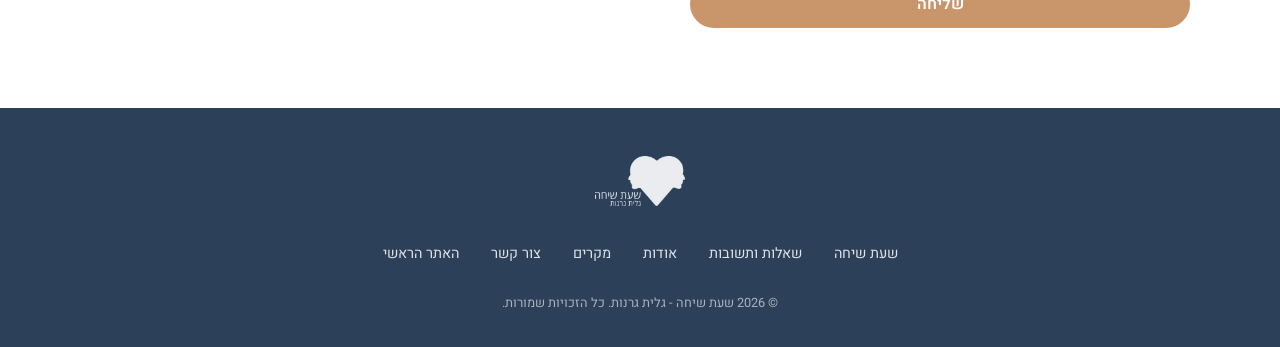
==== commit 7e3dc4c0: "Add social buttons, update meta tags, remove האתר הראשי link - Add LinkedIn and Facebook social butt" ====
--- a/index.html
+++ b/index.html
@@ -2,15 +2,23 @@
 <html lang="he" dir="rtl">
 <head>
     <meta charset="UTF-8">
+    <!-- Google tag (gtag.js) -->
+    <script async src="https://www.googletagmanager.com/gtag/js?id=G-2E1DC24WRF"></script>
+    <script>
+      window.dataLayer = window.dataLayer || [];
+      function gtag(){dataLayer.push(arguments);}
+      gtag('js', new Date());
+      gtag('config', 'G-2E1DC24WRF');
+    </script>
     <meta name="viewport" content="width=device-width, initial-scale=1.0">
     <meta http-equiv="X-Content-Type-Options" content="nosniff">
     <meta http-equiv="Referrer-Policy" content="strict-origin-when-cross-origin">
     <meta http-equiv="Permissions-Policy" content="camera=(), microphone=(), geolocation=()">
-    <title>שעת שיחה | גלית גרנות - הכוונה מקצועית</title>
-    <meta name="description" content="שעת שיחה עם גלית גרנות - הכוונה מקצועית לפתרון בעיות שמטרידות את שגרת החיים שלך">
+    <title>שעת שיחה - הכוונה בצמתי חיים</title>
+    <meta name="description" content="שיחה מקצועית, דיסקרטית ומדויקת לאנשים שנמצאים בצומת ולא בטוחים מה נכון לעשות עכשיו">
     <link rel="canonical" href="https://shatsicha.com/">
-    <meta property="og:title" content="שעת שיחה | גלית גרנות - הכוונה מקצועית">
-    <meta property="og:description" content="שעת שיחה עם גלית גרנות - הכוונה מקצועית לפתרון בעיות שמטרידות את שגרת החיים שלך">
+    <meta property="og:title" content="שעת שיחה - הכוונה בצמתי חיים">
+    <meta property="og:description" content="שיחה מקצועית, דיסקרטית ומדויקת לאנשים שנמצאים בצומת ולא בטוחים מה נכון לעשות עכשיו">
     <meta property="og:url" content="https://shatsicha.com/">
     <meta property="og:type" content="website">
     <meta property="og:locale" content="he_IL">
@@ -65,10 +73,8 @@
                 <li><a href="faq.html">שאלות ותשובות</a></li>
                 <li><a href="about.html">אודות</a></li>
                 <li><a href="cases.html">מקרים</a></li>
-                <li><a href="#contact">צור קשר</a></li>
-                <li><a href="https://galitgranot.com" target="_blank" rel="noopener noreferrer">האתר הראשי</a></li>
-            </ul>
-            <div class="mobile-toggle" id="mobileToggle" onclick="toggleNav()">
+                <li><a href="#contact">צור קשר</a></li>            </ul>
+            <div class="mobile-toggle" id="mobileToggle" onclick="toggleNav()" role="button" tabindex="0" aria-label="תפריט ניווט" aria-expanded="false">
                 <span></span>
                 <span></span>
                 <span></span>
@@ -136,13 +142,21 @@
     <section class="about" id="about">
         <div class="about-inner reveal">
             <div class="about-image-wrapper">
-                <img src="images/portrait.jpg" alt="גלית גרנות" class="about-portrait">
+                <img src="images/portrait.jpg" alt="גלית גרנות" class="about-portrait" loading="lazy">
             </div>
             <div class="about-text-wrapper">
                 <h2 class="about-name">קצת עליי, גלית גרנות</h2>
                 <p class="about-bio">
                     אחרי יותר מ־30 שנות עבודה עם אנשים בצמתי חיים (בחינוך, בארגונים ובשיחות אישיות) הבנתי שלא כל מצב דורש תהליך ארוך. לפעמים שיחה אחת מדויקת יכולה לעשות סדר ולהחזיר כיוון. זה בדיוק המקום שבו אני פוגשת אנשים, ועוזרת להם להבין מה נכון עבורם עכשיו.
                 </p>
+                <div class="social-links">
+                    <a href="https://www.linkedin.com/in/galitgranot/" target="_blank" rel="noopener noreferrer" class="social-btn" aria-label="LinkedIn">
+                        <svg width="20" height="20" viewBox="0 0 24 24" fill="currentColor"><path d="M20.447 20.452h-3.554v-5.569c0-1.328-.027-3.037-1.852-3.037-1.853 0-2.136 1.445-2.136 2.939v5.667H9.351V9h3.414v1.561h.046c.477-.9 1.637-1.85 3.37-1.85 3.601 0 4.267 2.37 4.267 5.455v6.286zM5.337 7.433a2.062 2.062 0 01-2.063-2.065 2.064 2.064 0 112.063 2.065zm1.782 13.019H3.555V9h3.564v11.452zM22.225 0H1.771C.792 0 0 .774 0 1.729v20.542C0 23.227.792 24 1.771 24h20.451C23.2 24 24 23.227 24 22.271V1.729C24 .774 23.2 0 22.222 0h.003z"/></svg>
+                    </a>
+                    <a href="https://www.facebook.com/galit.granot.3" target="_blank" rel="noopener noreferrer" class="social-btn" aria-label="Facebook">
+                        <svg width="20" height="20" viewBox="0 0 24 24" fill="currentColor"><path d="M24 12.073c0-6.627-5.373-12-12-12s-12 5.373-12 12c0 5.99 4.388 10.954 10.125 11.854v-8.385H7.078v-3.47h3.047V9.43c0-3.007 1.792-4.669 4.533-4.669 1.312 0 2.686.235 2.686.235v2.953H15.83c-1.491 0-1.956.925-1.956 1.874v2.25h3.328l-.532 3.47h-2.796v8.385C19.612 23.027 24 18.062 24 12.073z"/></svg>
+                    </a>
+                </div>
             </div>
         </div>
     </section>
@@ -153,7 +167,6 @@
             <div class="contact-form-wrapper reveal">
                 <h2 class="contact-heading">צרו קשר ונתחיל לדבר</h2>
                 <form class="contact-form" id="contactForm" action="https://api.web3forms.com/submit" method="POST">
-                    <!-- Web3Forms access key — register at https://web3forms.com with granotga@gmail.com to get your key -->
                     <input type="hidden" name="access_key" value="7a5761d1-80f7-4ec7-b24a-1b7066a3c9c1">
                     <input type="hidden" name="cc" value="tlgranot@gmail.com">
                     <input type="hidden" name="redirect" value="https://shatsicha.com/">
@@ -244,7 +257,7 @@
             <li><a href="#contact">צור קשר</a></li>
             <li><a href="https://galitgranot.com" target="_blank" rel="noopener noreferrer">האתר הראשי</a></li>
         </ul>
-        <p class="footer-copy">© 2026 שעת שיחה - גלית גרנות. כל הזכויות שמורות.</p>
+        <p class="footer-copy">&copy; 2026 שעת שיחה - גלית גרנות. כל הזכויות שמורות.</p>
     </footer>
 
     <script src="https://web3forms.com/client/script.js" async defer></script>
--- a/css/styles.css
+++ b/css/styles.css
@@ -233,6 +233,30 @@
     color: var(--white);
     line-height: 2;
     opacity: 0.92;
+}
+
+.social-links {
+    display: flex;
+    gap: 0.8rem;
+    margin-top: 1.2rem;
+}
+
+.social-btn {
+    display: flex;
+    align-items: center;
+    justify-content: center;
+    width: 42px;
+    height: 42px;
+    border-radius: 50%;
+    background: rgba(255, 255, 255, 0.15);
+    color: var(--white);
+    text-decoration: none;
+    transition: background var(--transition), transform var(--transition);
+}
+
+.social-btn:hover {
+    background: rgba(255, 255, 255, 0.3);
+    transform: translateY(-2px);
 }
 
 /* ─── CONTACT SECTION ─── */
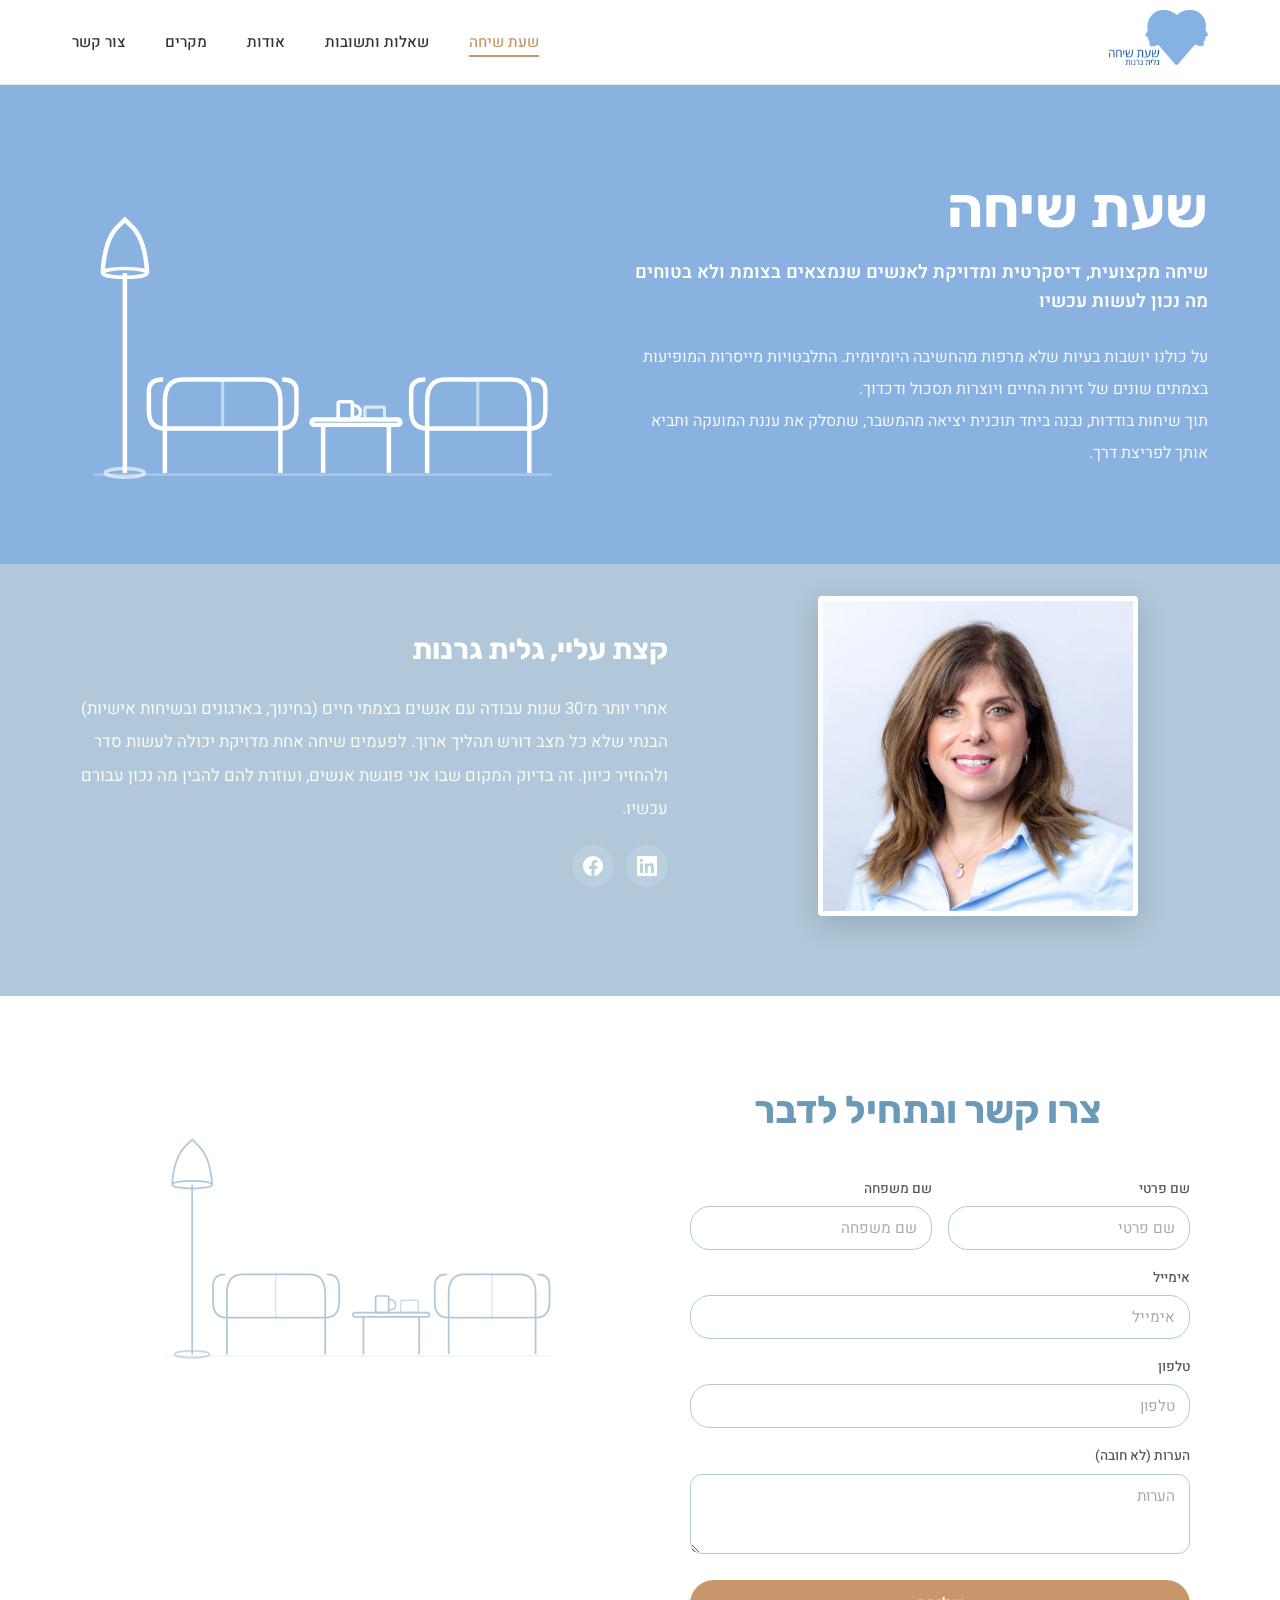
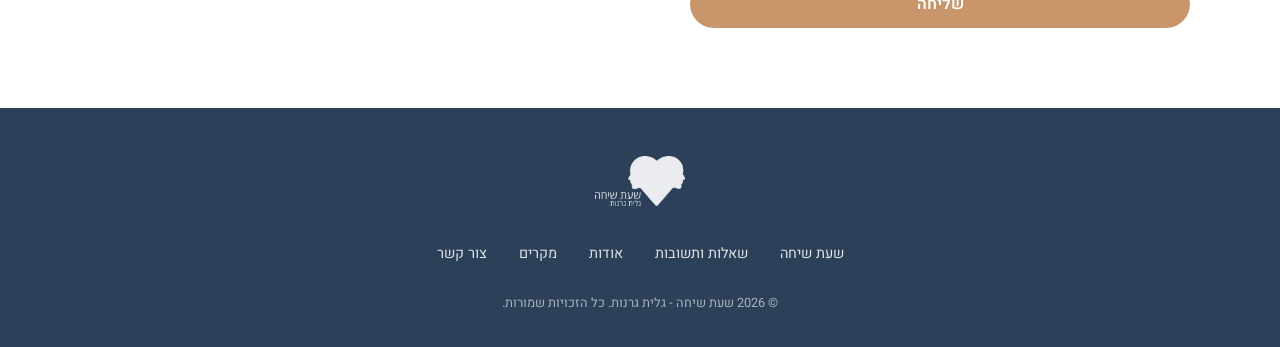
==== commit 03045b22: "Remove remaining האתר הראשי links from all footers The previous removal only caught the nav links (d" ====
--- a/index.html
+++ b/index.html
@@ -48,7 +48,7 @@
             "@type": "Person",
             "name": "גלית גרנות",
             "jobTitle": "מגשרת, יועצת לתקשורת וניהול ומאמנת אישית",
-            "url": "https://galitgranot.com"
+            "url": "https://shatsicha.com"
           },
           "areaServed": {
             "@type": "Country",
@@ -254,9 +254,7 @@
             <li><a href="faq.html">שאלות ותשובות</a></li>
             <li><a href="about.html">אודות</a></li>
             <li><a href="cases.html">מקרים</a></li>
-            <li><a href="#contact">צור קשר</a></li>
-            <li><a href="https://galitgranot.com" target="_blank" rel="noopener noreferrer">האתר הראשי</a></li>
-        </ul>
+            <li><a href="#contact">צור קשר</a></li>        </ul>
         <p class="footer-copy">&copy; 2026 שעת שיחה - גלית גרנות. כל הזכויות שמורות.</p>
     </footer>
 
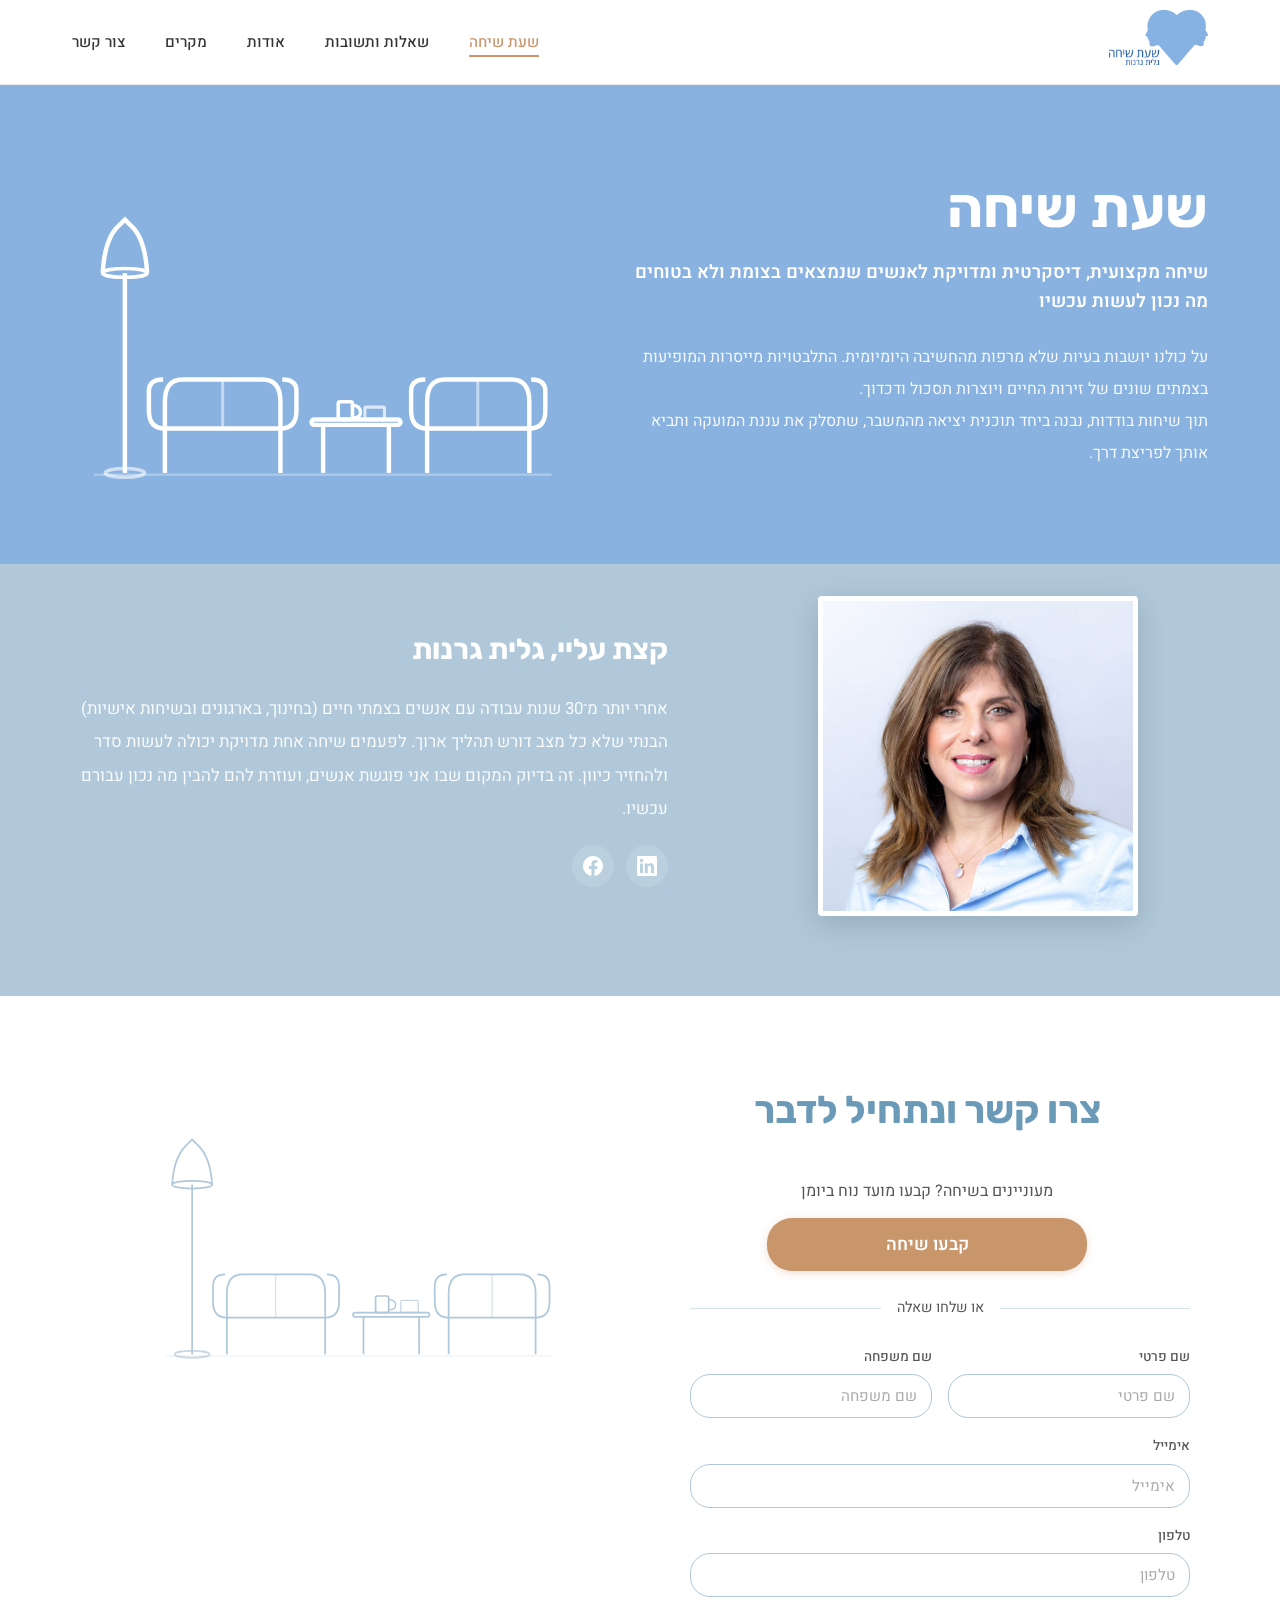
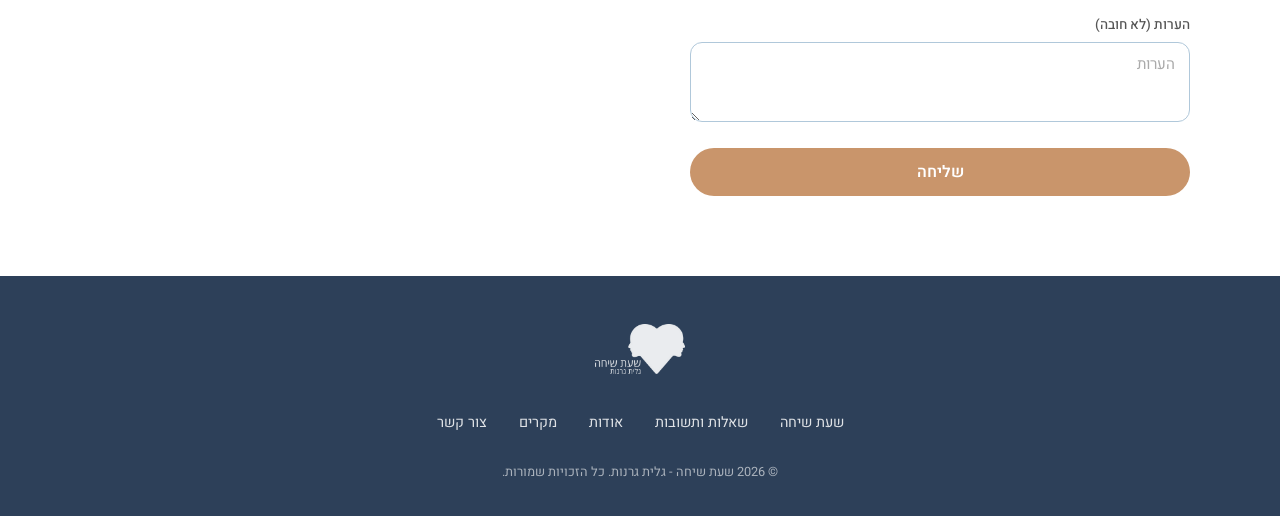
==== commit a91d2ca2: "feat: add Calendly booking button to contact section Add a "קבעו שיחה" button that opens a Calendly " ====
--- a/index.html
+++ b/index.html
@@ -26,9 +26,13 @@
     <meta property="og:image" content="https://shatsicha.com/images/og-image.jpg">
     <link rel="preconnect" href="https://fonts.googleapis.com">
     <link rel="preconnect" href="https://fonts.gstatic.com" crossorigin>
-    <link href="https://fonts.googleapis.com/css2?family=Heebo:wght@300;400;500;600;700&family=Rubik:wght@500;600;700&display=swap" rel="stylesheet">
+    <link href="https://fonts.googleapis.com/css2?family=Heebo:wght@400;500;600;700&family=Rubik:wght@500;600;700&display=swap" rel="stylesheet" media="print" onload="this.media='all'">
+    <noscript><link href="https://fonts.googleapis.com/css2?family=Heebo:wght@400;500;600;700&family=Rubik:wght@500;600;700&display=swap" rel="stylesheet"></noscript>
     <link rel="icon" href="data:image/svg+xml,<svg xmlns='http://www.w3.org/2000/svg' viewBox='0 0 32 32'><circle cx='16' cy='16' r='14' fill='%23B0C8DA'/><text x='16' y='22' text-anchor='middle' font-size='18' font-family='sans-serif' fill='white'>ש</text></svg>">
+    <link rel="preload" as="image" href="images/hero-bg.jpg" fetchpriority="high">
     <link rel="stylesheet" href="css/styles.css">
+    <link href="https://assets.calendly.com/assets/external/widget.css" rel="stylesheet">
+    <script src="https://assets.calendly.com/assets/external/widget.js" type="text/javascript" async></script>
     <script type="application/ld+json">
     {
       "@context": "https://schema.org",
@@ -66,7 +70,7 @@
     <nav class="navbar" id="navbar">
         <div class="navbar-inner">
             <a href="index.html">
-                <img src="images/logo.png" alt="שעת שיחה לוגו" class="logo">
+                <img src="images/logo.png" alt="שעת שיחה לוגו" class="logo" width="310" height="172" decoding="async">
             </a>
             <ul class="nav-links" id="navLinks">
                 <li><a href="index.html" class="active">שעת שיחה</a></li>
@@ -142,7 +146,7 @@
     <section class="about" id="about">
         <div class="about-inner reveal">
             <div class="about-image-wrapper">
-                <img src="images/portrait.jpg" alt="גלית גרנות" class="about-portrait" loading="lazy">
+                <img src="images/portrait.jpg" alt="גלית גרנות" class="about-portrait" width="690" height="690" loading="lazy" decoding="async">
             </div>
             <div class="about-text-wrapper">
                 <h2 class="about-name">קצת עליי, גלית גרנות</h2>
@@ -166,6 +170,16 @@
         <div class="contact-inner">
             <div class="contact-form-wrapper reveal">
                 <h2 class="contact-heading">צרו קשר ונתחיל לדבר</h2>
+
+                <div class="booking-cta">
+                    <p class="booking-label">מעוניינים בשיחה? קבעו מועד נוח ביומן</p>
+                    <button type="button" class="btn-booking" onclick="Calendly.initPopupWidget({url: 'https://calendly.com/granotga/new-meeting'}); return false;">קבעו שיחה</button>
+                </div>
+
+                <div class="contact-divider">
+                    <span>או שלחו שאלה</span>
+                </div>
+
                 <form class="contact-form" id="contactForm" action="https://api.web3forms.com/submit" method="POST">
                     <input type="hidden" name="access_key" value="7a5761d1-80f7-4ec7-b24a-1b7066a3c9c1">
                     <input type="hidden" name="cc" value="tlgranot@gmail.com">
@@ -247,7 +261,7 @@
     <!-- FOOTER -->
     <footer class="footer">
         <a href="index.html">
-            <img src="images/logo-white.png" alt="שעת שיחה" class="footer-logo">
+            <img src="images/logo-white.png" alt="שעת שיחה" class="footer-logo" width="290" height="162" loading="lazy" decoding="async">
         </a>
         <ul class="footer-links">
             <li><a href="index.html">שעת שיחה</a></li>
@@ -258,8 +272,10 @@
         <p class="footer-copy">&copy; 2026 שעת שיחה - גלית גרנות. כל הזכויות שמורות.</p>
     </footer>
 
-    <script src="https://web3forms.com/client/script.js" async defer></script>
-    <script src="js/main.js"></script>
+    <script src="js/main.js" defer></script>
+    <script>
+    (function(){var o=new IntersectionObserver(function(e){if(e[0].isIntersecting){var s=document.createElement('script');s.src='https://web3forms.com/client/script.js';s.async=true;document.body.appendChild(s);o.disconnect();}},{rootMargin:'200px'});var t=document.getElementById('contact');if(t)o.observe(t);})();
+    </script>
 
 </body>
 </html>
--- a/css/styles.css
+++ b/css/styles.css
@@ -62,6 +62,7 @@
 
 .logo {
     height: 55px;
+    width: auto;
     transition: transform var(--transition);
 }
 
@@ -286,6 +287,68 @@
     color: var(--heading-blue);
     margin-bottom: 2rem;
     text-align: center;
+}
+
+.booking-cta {
+    text-align: center;
+    margin-bottom: 1.5rem;
+}
+
+.booking-label {
+    font-size: 1rem;
+    color: var(--text-gray);
+    margin-bottom: 0.8rem;
+}
+
+.btn-booking {
+    display: inline-block;
+    width: 100%;
+    max-width: 320px;
+    padding: 14px 2rem;
+    background: var(--accent);
+    color: var(--white);
+    border: none;
+    border-radius: 25px;
+    font-family: 'Heebo', sans-serif;
+    font-size: 1.1rem;
+    font-weight: 600;
+    cursor: pointer;
+    transition: background var(--transition), transform var(--transition), box-shadow var(--transition);
+    box-shadow: 0 2px 8px rgba(201, 149, 107, 0.3);
+}
+
+.btn-booking:hover {
+    background: var(--accent-dark);
+    transform: translateY(-2px);
+    box-shadow: 0 4px 14px rgba(201, 149, 107, 0.4);
+}
+
+.btn-booking:active {
+    transform: translateY(0);
+    box-shadow: 0 1px 4px rgba(201, 149, 107, 0.3);
+}
+
+.contact-divider {
+    display: flex;
+    align-items: center;
+    gap: 1rem;
+    margin-bottom: 1.5rem;
+    max-width: 500px;
+}
+
+.contact-divider::before,
+.contact-divider::after {
+    content: '';
+    flex: 1;
+    height: 1px;
+    background: var(--blue);
+    opacity: 0.5;
+}
+
+.contact-divider span {
+    font-size: 0.9rem;
+    color: var(--text-gray);
+    white-space: nowrap;
 }
 
 .contact-form {
@@ -394,6 +457,7 @@
 
 .footer-logo {
     height: 50px;
+    width: auto;
     margin-bottom: 1.5rem;
     opacity: 0.9;
 }
